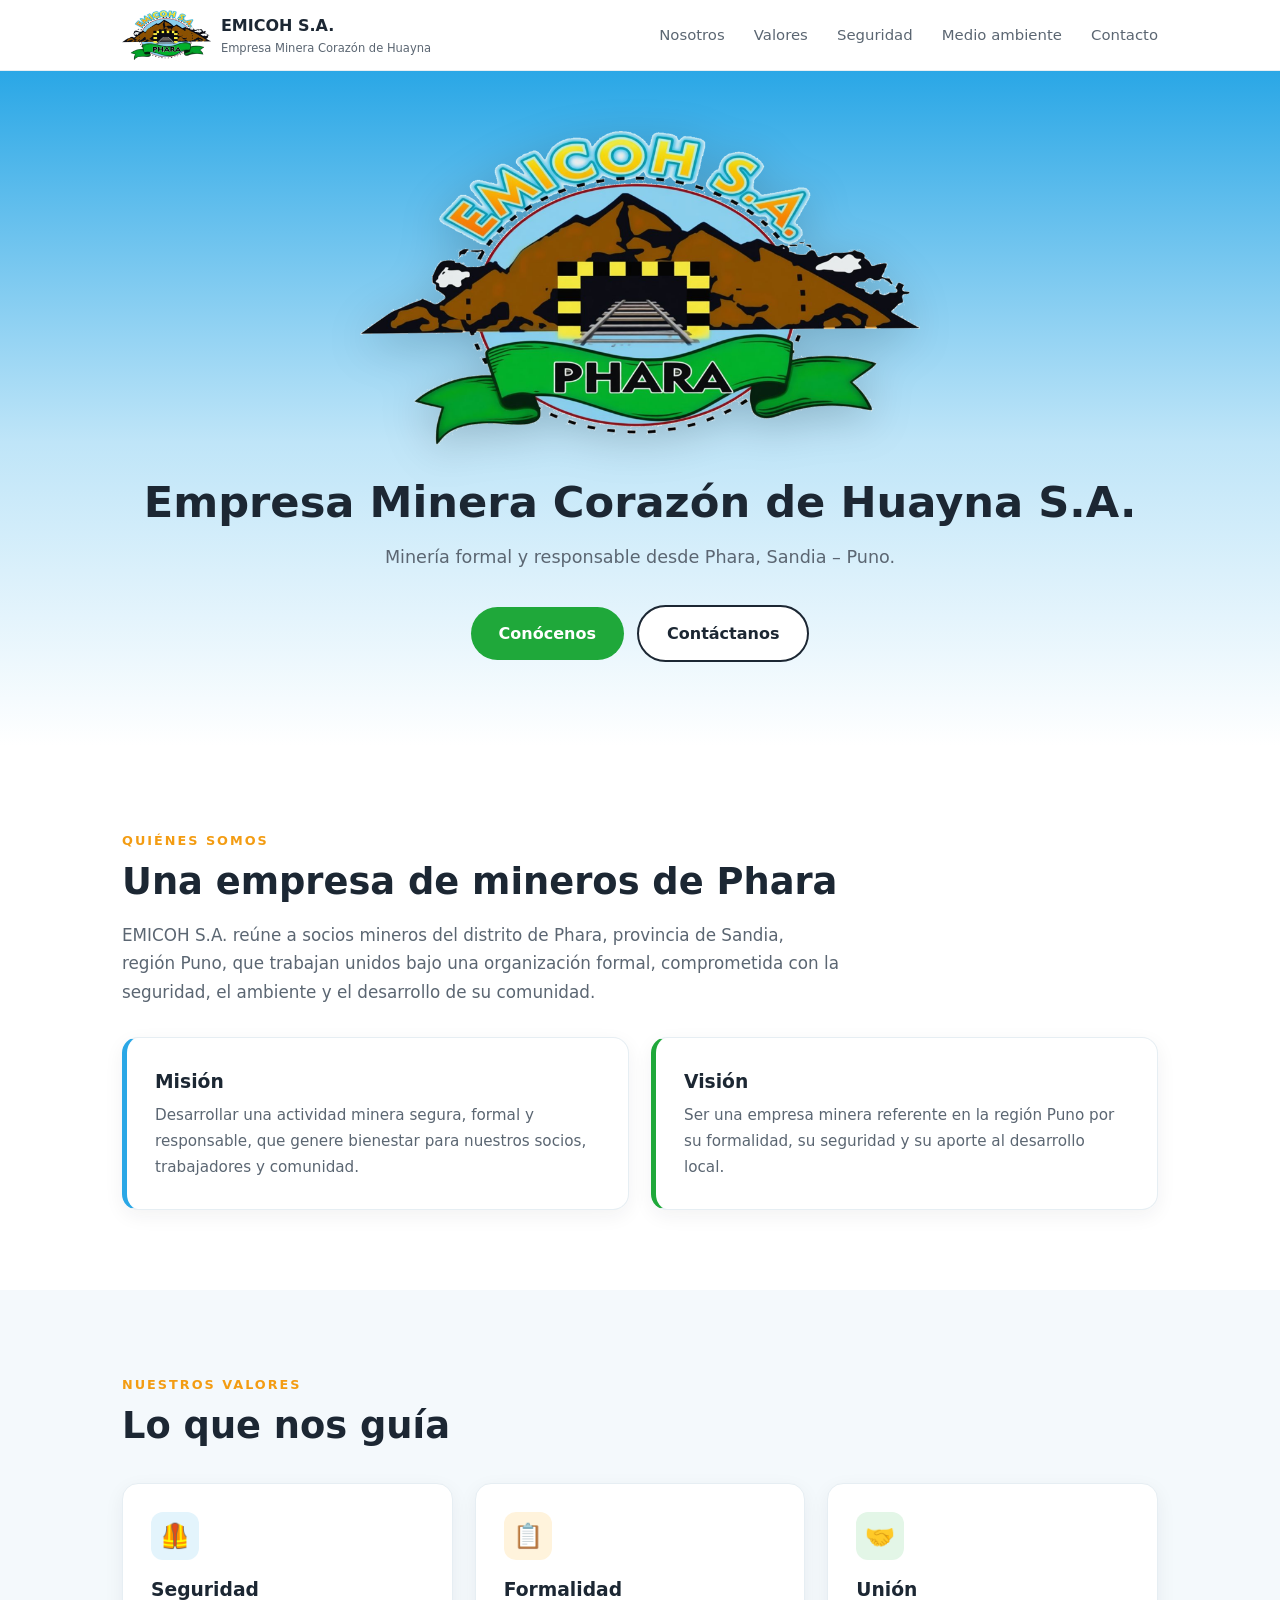
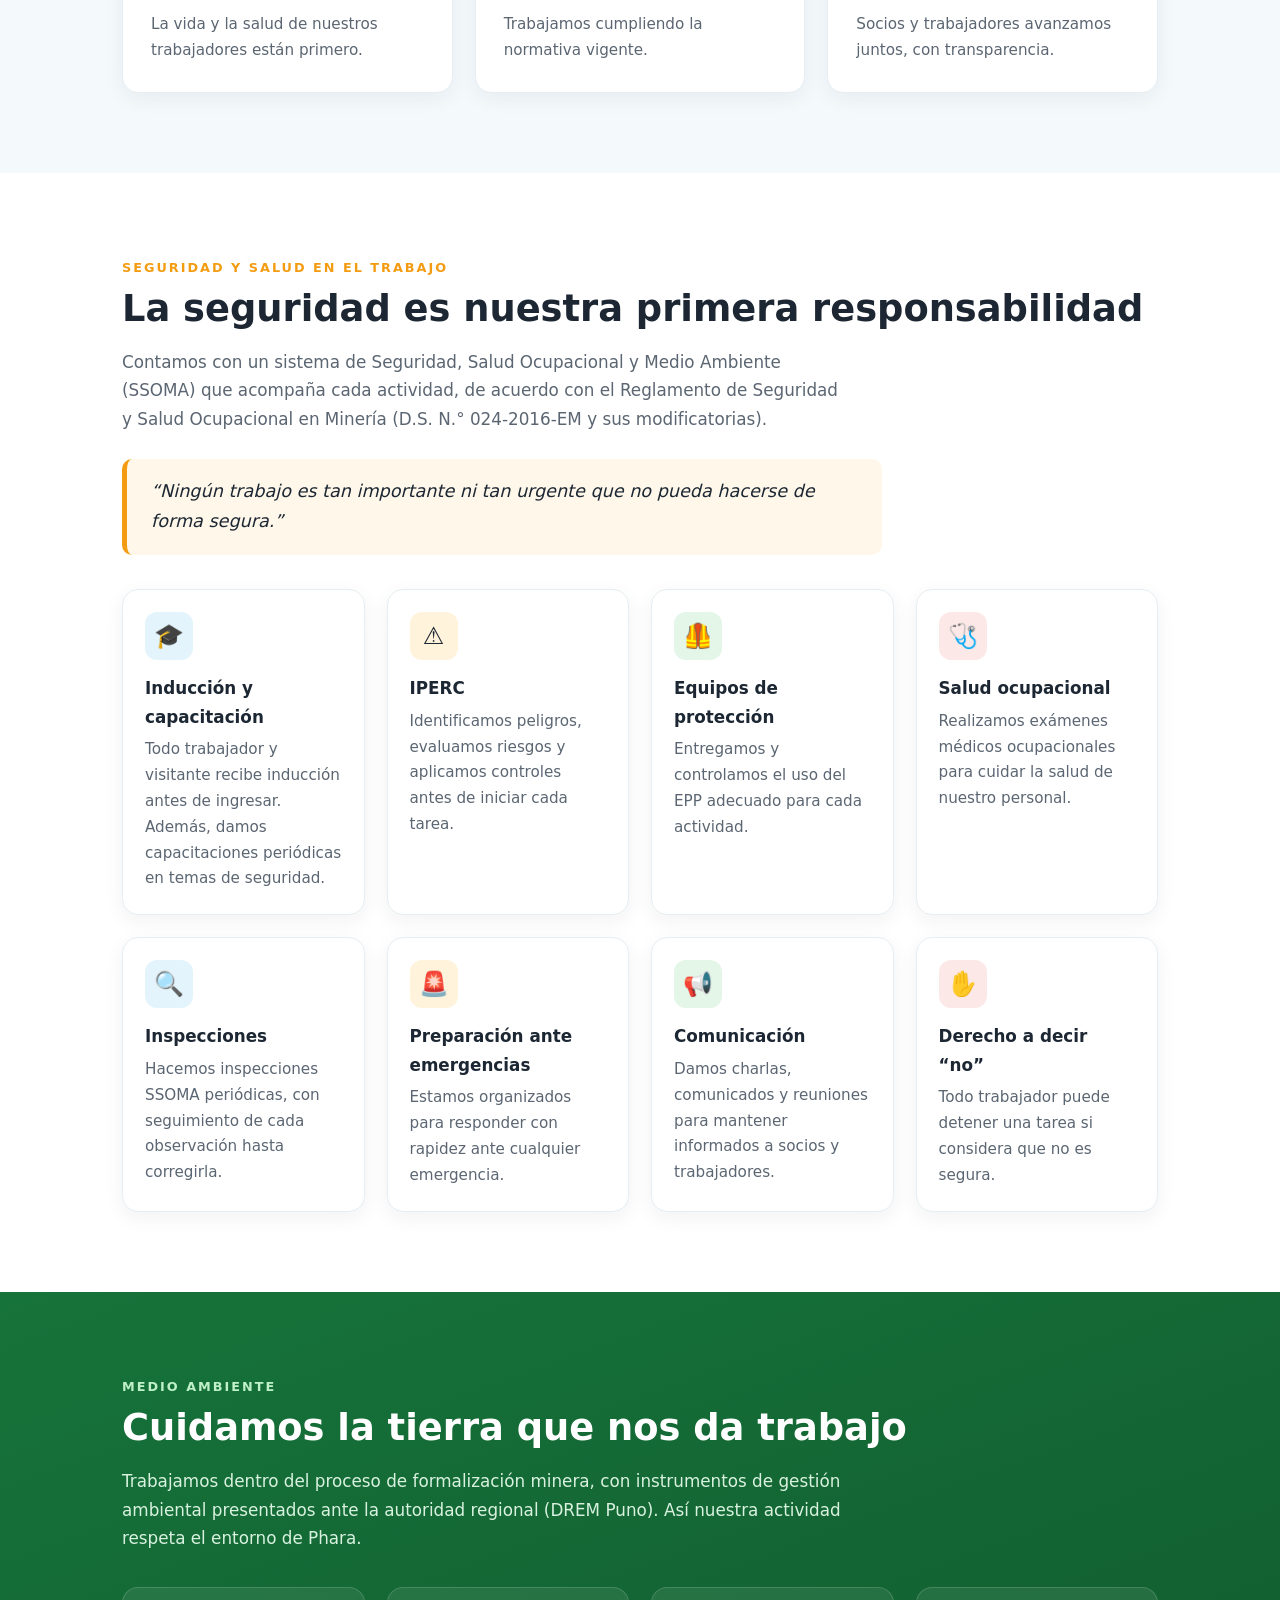
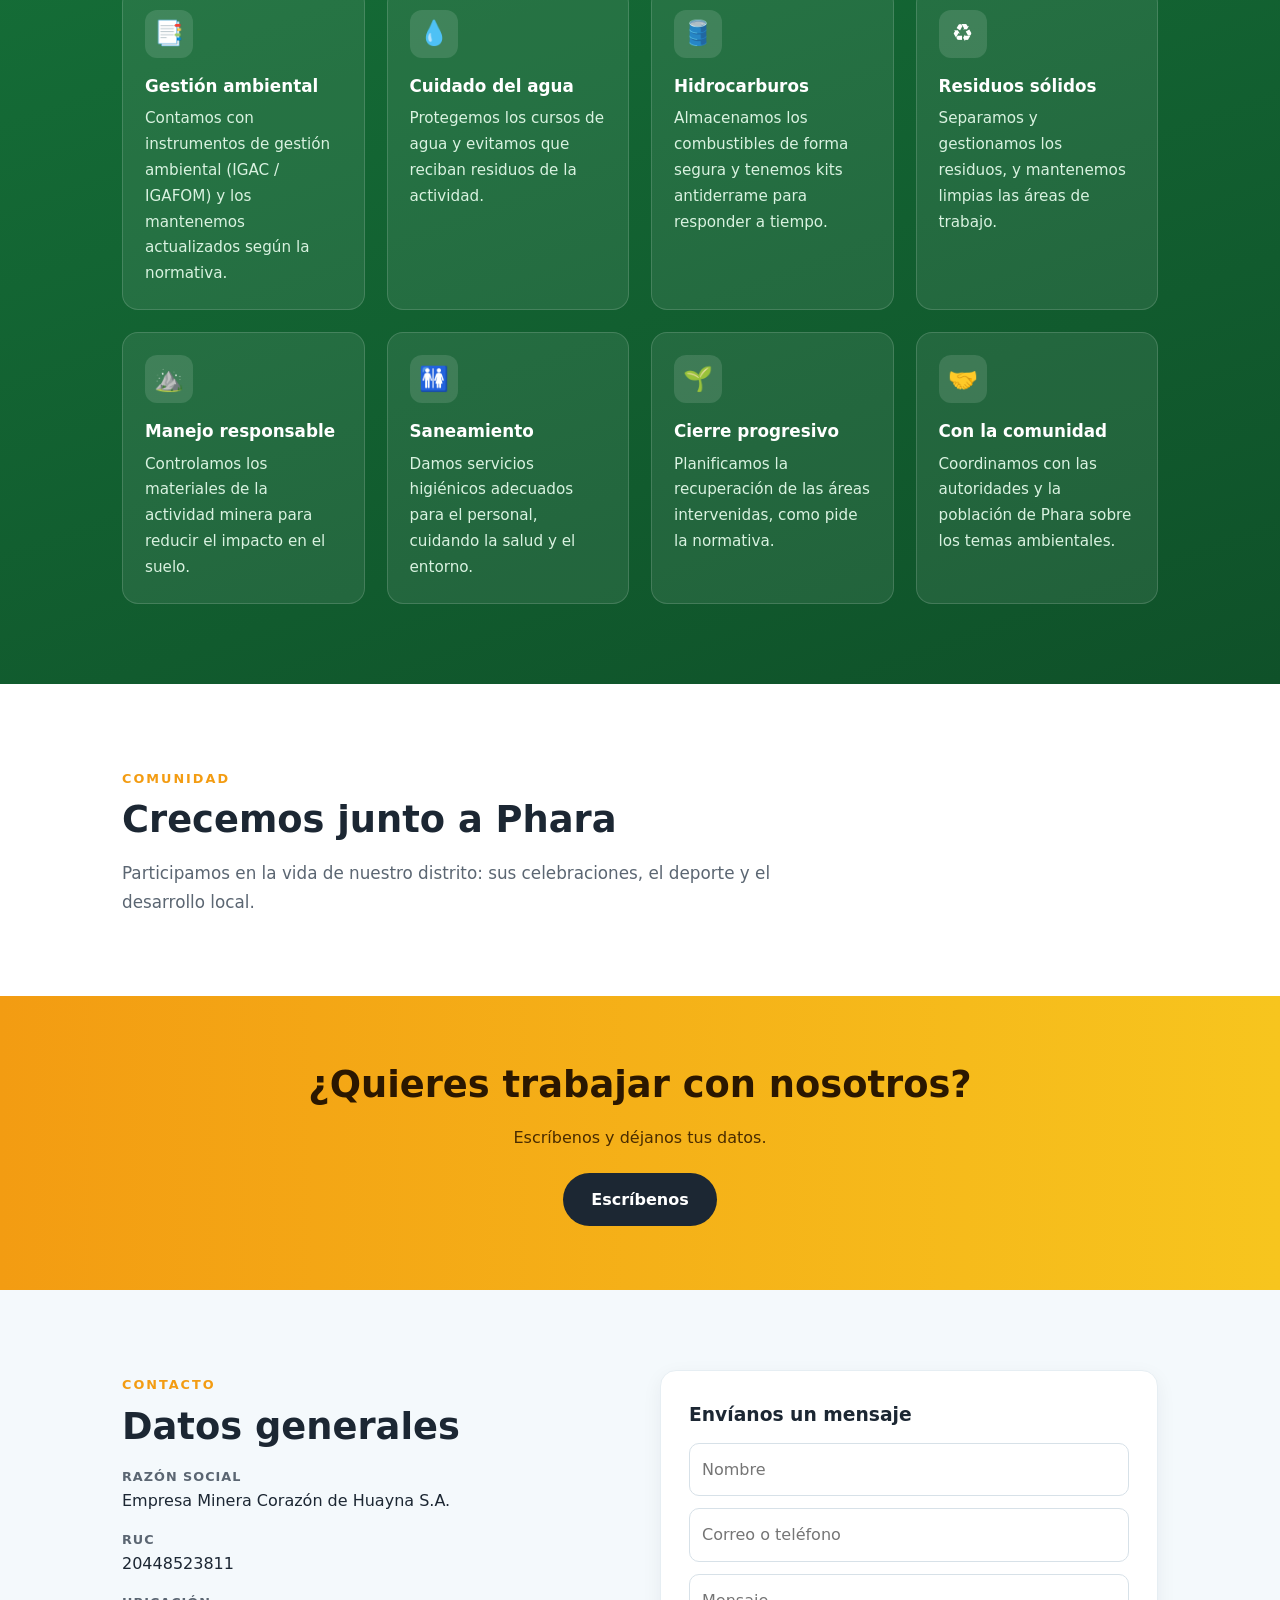
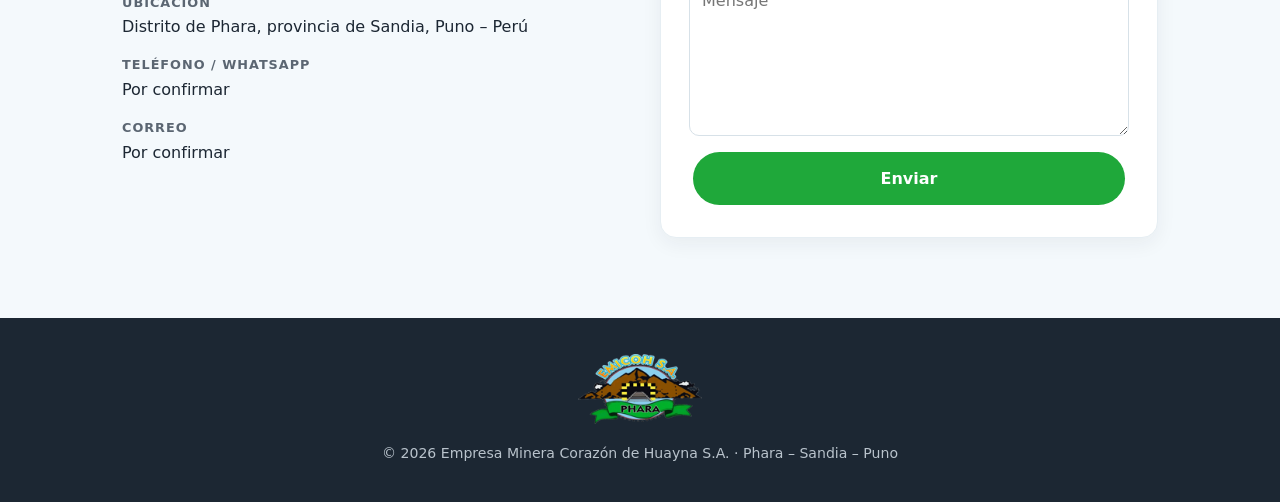
==== index.html @ 2340f28a "Pagina web institucional EMICOH S.A. Co-Authored-By: Claude Opus 5.5 <noreply@anthropic.com>" ====
<!DOCTYPE html>
<html lang="es">
<head>
<meta charset="UTF-8">
<meta name="viewport" content="width=device-width, initial-scale=1">
<title>EMICOH S.A. | Empresa Minera Corazón de Huayna</title>
<meta name="description" content="Empresa Minera Corazón de Huayna S.A. (EMICOH S.A.) – Phara, Sandia, Puno.">
<link rel="icon" href="img/favicon.png?v=2">
<style>
:root{--cielo:#2aa7e6;--cielo2:#bfe5f8;--naranja:#f39c12;--amarillo:#f7c51e;--verde:#1fa83a;--cafe:#7a4a1e;--tinta:#1c2733;--gris:#5b6672}
*{box-sizing:border-box;margin:0;padding:0}
html{scroll-behavior:smooth}
body{font-family:"Segoe UI",system-ui,sans-serif;color:var(--tinta);background:#fff;line-height:1.7}
a{color:inherit}
.wrap{max-width:1080px;margin:auto;padding:0 22px}
header{position:sticky;top:0;z-index:50;background:rgba(255,255,255,.95);backdrop-filter:blur(8px);border-bottom:1px solid #e6eef3}
header .wrap{display:flex;align-items:center;justify-content:space-between;height:70px}
.brand{display:flex;align-items:center;gap:10px;text-decoration:none;font-weight:800;color:var(--tinta)}
.brand img{height:50px}
.brand small{display:block;font-weight:500;font-size:.72rem;color:var(--gris)}
nav a{text-decoration:none;margin-left:24px;font-size:.93rem;font-weight:500;color:var(--gris)}
nav a:hover{color:var(--cielo)}
#menu{display:none;background:none;border:0;font-size:1.7rem;cursor:pointer;color:var(--tinta)}
.hero{background:linear-gradient(180deg,var(--cielo) 0%,var(--cielo2) 55%,#fff 100%);text-align:center;padding:60px 0 80px}
.hero img{width:min(560px,90%);filter:drop-shadow(0 10px 22px rgba(0,0,0,.18))}
.hero h1{font-size:clamp(1.7rem,4vw,2.7rem);line-height:1.2;margin-top:24px}
.hero p{max-width:620px;margin:14px auto 28px;color:var(--gris);font-size:1.1rem}
.btn{display:inline-block;padding:13px 28px;border-radius:40px;background:var(--verde);color:#fff;font-weight:700;text-decoration:none;margin:4px;border:0;cursor:pointer;font:inherit;font-weight:700}
.btn.alt{background:#fff;color:var(--tinta);border:2px solid var(--tinta)}
section{padding:80px 0}
.tag{color:var(--naranja);font-weight:700;text-transform:uppercase;letter-spacing:2px;font-size:.8rem}
h2{font-size:clamp(1.6rem,3.2vw,2.3rem);margin:6px 0 16px;line-height:1.25}
.lead{color:var(--gris);max-width:720px;font-size:1.05rem}
.cards{display:grid;grid-template-columns:repeat(3,1fr);gap:22px;margin-top:34px}
.card{background:#fff;border:1px solid #e6eef3;border-radius:16px;padding:28px;box-shadow:0 6px 20px rgba(28,39,51,.06)}
.card .ic{width:48px;height:48px;border-radius:12px;display:grid;place-items:center;font-size:1.5rem;margin-bottom:14px}
.card h3{margin-bottom:6px}
.card p{color:var(--gris);font-size:.95rem}
.alt-bg{background:#f4f9fc}
.c4{grid-template-columns:repeat(4,1fr)}
.c4 .card{padding:22px}
.c4 .card h3{font-size:1.05rem}
.quote{margin:26px 0 0;padding:18px 24px;border-left:5px solid var(--naranja);background:#fff8ea;border-radius:10px;font-style:italic;font-size:1.1rem;max-width:760px}
.sec-amb{background:linear-gradient(160deg,#16733a,#0f5129);color:#fff}
.sec-amb h2{color:#fff}.sec-amb .lead{color:#d9f2e0}
.sec-amb .card{background:rgba(255,255,255,.08);border-color:rgba(255,255,255,.15);box-shadow:none}
.sec-amb .card p{color:#d9f2e0}
.sec-amb .card .ic{background:rgba(255,255,255,.12)}
.mv{display:grid;grid-template-columns:1fr 1fr;gap:22px;margin-top:30px}
.mv .card{border-left:5px solid var(--cielo)}
.mv .card:last-child{border-left-color:var(--verde)}
.band{background:linear-gradient(90deg,var(--naranja),var(--amarillo));text-align:center;padding:60px 0}
.band h2{color:#2b1700}.band p{color:#4a2c00;margin-bottom:18px}
.contact{display:grid;grid-template-columns:1fr 1fr;gap:40px;align-items:start}
.info .row{display:flex;gap:12px;margin-bottom:14px}
.info .row b{display:block;font-size:.8rem;color:var(--gris);text-transform:uppercase;letter-spacing:1px}
form{background:#fff;padding:28px;border-radius:16px;border:1px solid #e6eef3;box-shadow:0 6px 20px rgba(28,39,51,.06);display:grid;gap:12px}
input,textarea{width:100%;padding:12px;border:1px solid #d7e1e8;border-radius:10px;font:inherit}
footer{background:var(--tinta);color:#b9c3cc;padding:36px 0;font-size:.88rem;text-align:center}
footer img{height:70px;margin-bottom:10px}
@media(max-width:860px){
 nav{display:none;position:absolute;top:70px;left:0;right:0;background:#fff;padding:6px 22px 18px;border-bottom:1px solid #e6eef3}
 nav.open{display:block}nav a{display:block;margin:12px 0}
 #menu{display:block}
 .cards,.mv,.contact{grid-template-columns:1fr}
 .c4{grid-template-columns:1fr 1fr}
}
</style>
</head>
<body>

<header>
 <div class="wrap">
  <a href="#inicio" class="brand"><img src="img/favicon.png?v=2" alt="Logo EMICOH S.A."><span>EMICOH S.A.<small>Empresa Minera Corazón de Huayna</small></span></a>
  <button id="menu" aria-label="Menú">☰</button>
  <nav id="nav">
   <a href="#nosotros">Nosotros</a>
   <a href="#valores">Valores</a>
   <a href="#seguridad">Seguridad</a>
   <a href="#ambiente">Medio ambiente</a>
   <a href="#contacto">Contacto</a>
  </nav>
 </div>
</header>

<section class="hero" id="inicio">
 <div class="wrap">
  <img src="img/logo.png?v=2" alt="EMICOH S.A. – Phara">
  <h1>Empresa Minera Corazón de Huayna S.A.</h1>
  <p>Minería formal y responsable desde Phara, Sandia – Puno.</p>
  <a href="#nosotros" class="btn">Conócenos</a>
  <a href="#contacto" class="btn alt">Contáctanos</a>
 </div>
</section>

<section id="nosotros">
 <div class="wrap">
  <span class="tag">Quiénes somos</span>
  <h2>Una empresa de mineros de Phara</h2>
  <p class="lead">EMICOH S.A. reúne a socios mineros del distrito de Phara, provincia de Sandia, región Puno, que trabajan unidos bajo una organización formal, comprometida con la seguridad, el ambiente y el desarrollo de su comunidad.</p>
  <div class="mv">
   <div class="card"><h3>Misión</h3><p>Desarrollar una actividad minera segura, formal y responsable, que genere bienestar para nuestros socios, trabajadores y comunidad.</p></div>
   <div class="card"><h3>Visión</h3><p>Ser una empresa minera referente en la región Puno por su formalidad, su seguridad y su aporte al desarrollo local.</p></div>
  </div>
 </div>
</section>

<section class="alt-bg" id="valores">
 <div class="wrap">
  <span class="tag">Nuestros valores</span>
  <h2>Lo que nos guía</h2>
  <div class="cards">
   <div class="card"><div class="ic" style="background:#e3f4fc">🦺</div><h3>Seguridad</h3><p>La vida y la salud de nuestros trabajadores están primero.</p></div>
   <div class="card"><div class="ic" style="background:#fff3dc">📋</div><h3>Formalidad</h3><p>Trabajamos cumpliendo la normativa vigente.</p></div>
   <div class="card"><div class="ic" style="background:#e3f6e7">🤝</div><h3>Unión</h3><p>Socios y trabajadores avanzamos juntos, con transparencia.</p></div>
  </div>
 </div>
</section>

<section id="seguridad" class="sec-seg">
 <div class="wrap">
  <span class="tag">Seguridad y salud en el trabajo</span>
  <h2>La seguridad es nuestra primera responsabilidad</h2>
  <p class="lead">Contamos con un sistema de Seguridad, Salud Ocupacional y Medio Ambiente (SSOMA) que acompaña cada actividad, de acuerdo con el Reglamento de Seguridad y Salud Ocupacional en Minería (D.S. N.° 024-2016-EM y sus modificatorias).</p>
  <div class="quote">“Ningún trabajo es tan importante ni tan urgente que no pueda hacerse de forma segura.”</div>
  <div class="cards c4">
   <div class="card"><div class="ic" style="background:#e3f4fc">🎓</div><h3>Inducción y capacitación</h3><p>Todo trabajador y visitante recibe inducción antes de ingresar. Además, damos capacitaciones periódicas en temas de seguridad.</p></div>
   <div class="card"><div class="ic" style="background:#fff3dc">⚠️</div><h3>IPERC</h3><p>Identificamos peligros, evaluamos riesgos y aplicamos controles antes de iniciar cada tarea.</p></div>
   <div class="card"><div class="ic" style="background:#e3f6e7">🦺</div><h3>Equipos de protección</h3><p>Entregamos y controlamos el uso del EPP adecuado para cada actividad.</p></div>
   <div class="card"><div class="ic" style="background:#fde8e8">🩺</div><h3>Salud ocupacional</h3><p>Realizamos exámenes médicos ocupacionales para cuidar la salud de nuestro personal.</p></div>
   <div class="card"><div class="ic" style="background:#e3f4fc">🔍</div><h3>Inspecciones</h3><p>Hacemos inspecciones SSOMA periódicas, con seguimiento de cada observación hasta corregirla.</p></div>
   <div class="card"><div class="ic" style="background:#fff3dc">🚨</div><h3>Preparación ante emergencias</h3><p>Estamos organizados para responder con rapidez ante cualquier emergencia.</p></div>
   <div class="card"><div class="ic" style="background:#e3f6e7">📢</div><h3>Comunicación</h3><p>Damos charlas, comunicados y reuniones para mantener informados a socios y trabajadores.</p></div>
   <div class="card"><div class="ic" style="background:#fde8e8">✋</div><h3>Derecho a decir “no”</h3><p>Todo trabajador puede detener una tarea si considera que no es segura.</p></div>
  </div>
 </div>
</section>

<section id="ambiente" class="sec-amb">
 <div class="wrap">
  <span class="tag" style="color:#bff0c9">Medio ambiente</span>
  <h2>Cuidamos la tierra que nos da trabajo</h2>
  <p class="lead">Trabajamos dentro del proceso de formalización minera, con instrumentos de gestión ambiental presentados ante la autoridad regional (DREM Puno). Así nuestra actividad respeta el entorno de Phara.</p>
  <div class="cards c4">
   <div class="card"><div class="ic">📑</div><h3>Gestión ambiental</h3><p>Contamos con instrumentos de gestión ambiental (IGAC / IGAFOM) y los mantenemos actualizados según la normativa.</p></div>
   <div class="card"><div class="ic">💧</div><h3>Cuidado del agua</h3><p>Protegemos los cursos de agua y evitamos que reciban residuos de la actividad.</p></div>
   <div class="card"><div class="ic">🛢️</div><h3>Hidrocarburos</h3><p>Almacenamos los combustibles de forma segura y tenemos kits antiderrame para responder a tiempo.</p></div>
   <div class="card"><div class="ic">♻️</div><h3>Residuos sólidos</h3><p>Separamos y gestionamos los residuos, y mantenemos limpias las áreas de trabajo.</p></div>
   <div class="card"><div class="ic">⛰️</div><h3>Manejo responsable</h3><p>Controlamos los materiales de la actividad minera para reducir el impacto en el suelo.</p></div>
   <div class="card"><div class="ic">🚻</div><h3>Saneamiento</h3><p>Damos servicios higiénicos adecuados para el personal, cuidando la salud y el entorno.</p></div>
   <div class="card"><div class="ic">🌱</div><h3>Cierre progresivo</h3><p>Planificamos la recuperación de las áreas intervenidas, como pide la normativa.</p></div>
   <div class="card"><div class="ic">🤝</div><h3>Con la comunidad</h3><p>Coordinamos con las autoridades y la población de Phara sobre los temas ambientales.</p></div>
  </div>
 </div>
</section>

<section id="comunidad">
 <div class="wrap">
  <span class="tag">Comunidad</span>
  <h2>Crecemos junto a Phara</h2>
  <p class="lead">Participamos en la vida de nuestro distrito: sus celebraciones, el deporte y el desarrollo local.</p>
 </div>
</section>

<section class="band">
 <div class="wrap">
  <h2>¿Quieres trabajar con nosotros?</h2>
  <p>Escríbenos y déjanos tus datos.</p>
  <a href="#contacto" class="btn" style="background:var(--tinta)">Escríbenos</a>
 </div>
</section>

<section class="alt-bg" id="contacto">
 <div class="wrap contact">
  <div class="info">
   <span class="tag">Contacto</span>
   <h2>Datos generales</h2>
   <div class="row"><div><b>Razón social</b>Empresa Minera Corazón de Huayna S.A.</div></div>
   <div class="row"><div><b>RUC</b>20448523811</div></div>
   <div class="row"><div><b>Ubicación</b>Distrito de Phara, provincia de Sandia, Puno – Perú</div></div>
   <div class="row"><div><b>Teléfono / WhatsApp</b>Por confirmar</div></div>
   <div class="row"><div><b>Correo</b>Por confirmar</div></div>
  </div>
  <form onsubmit="event.preventDefault();alert('Gracias por escribirnos. Este formulario estará activo pronto.')">
   <h3>Envíanos un mensaje</h3>
   <input placeholder="Nombre" required>
   <input placeholder="Correo o teléfono" required>
   <textarea rows="5" placeholder="Mensaje" required></textarea>
   <button class="btn">Enviar</button>
  </form>
 </div>
</section>

<footer>
 <img src="img/favicon.png?v=2" alt="EMICOH S.A.">
 <p>© 2026 Empresa Minera Corazón de Huayna S.A. · Phara – Sandia – Puno</p>
</footer>

<script>
const n=document.getElementById('nav');
document.getElementById('menu').onclick=()=>n.classList.toggle('open');
n.querySelectorAll('a').forEach(a=>a.onclick=()=>n.classList.remove('open'));
</script>
</body>
</html>
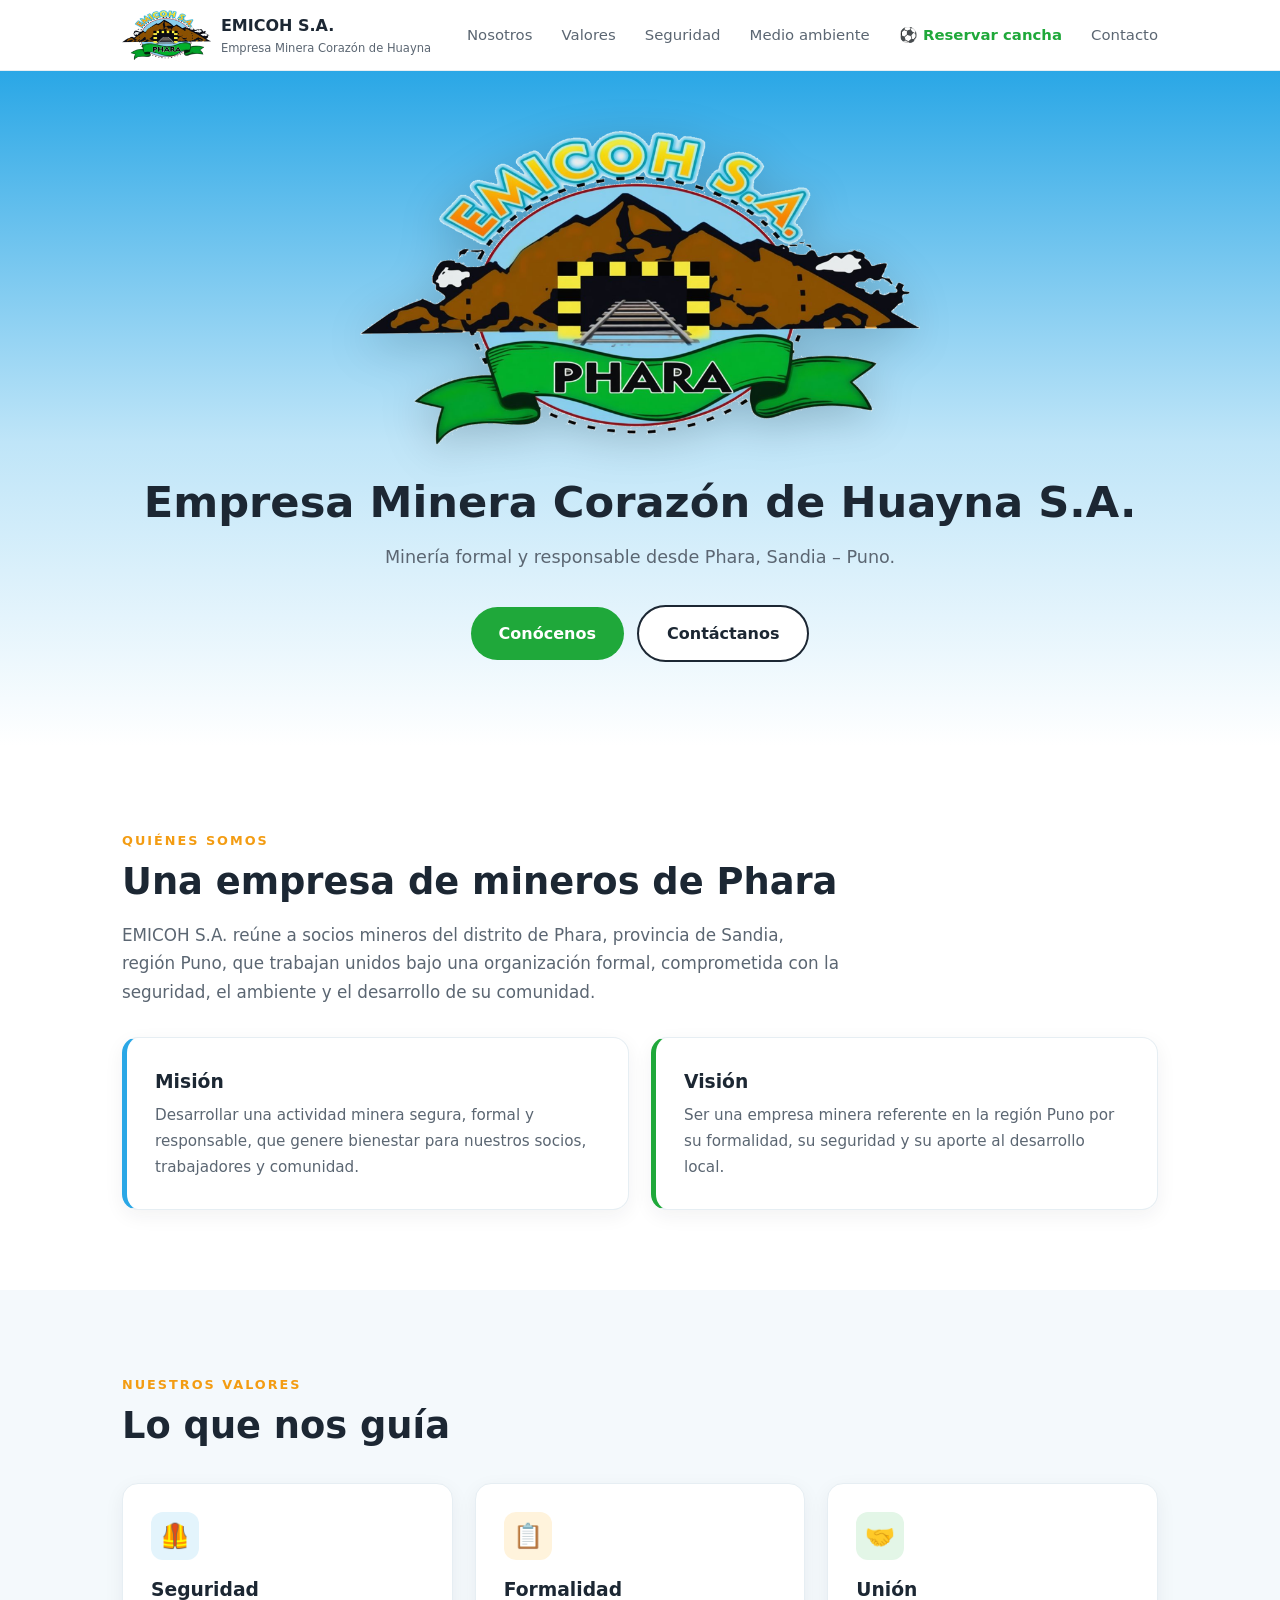
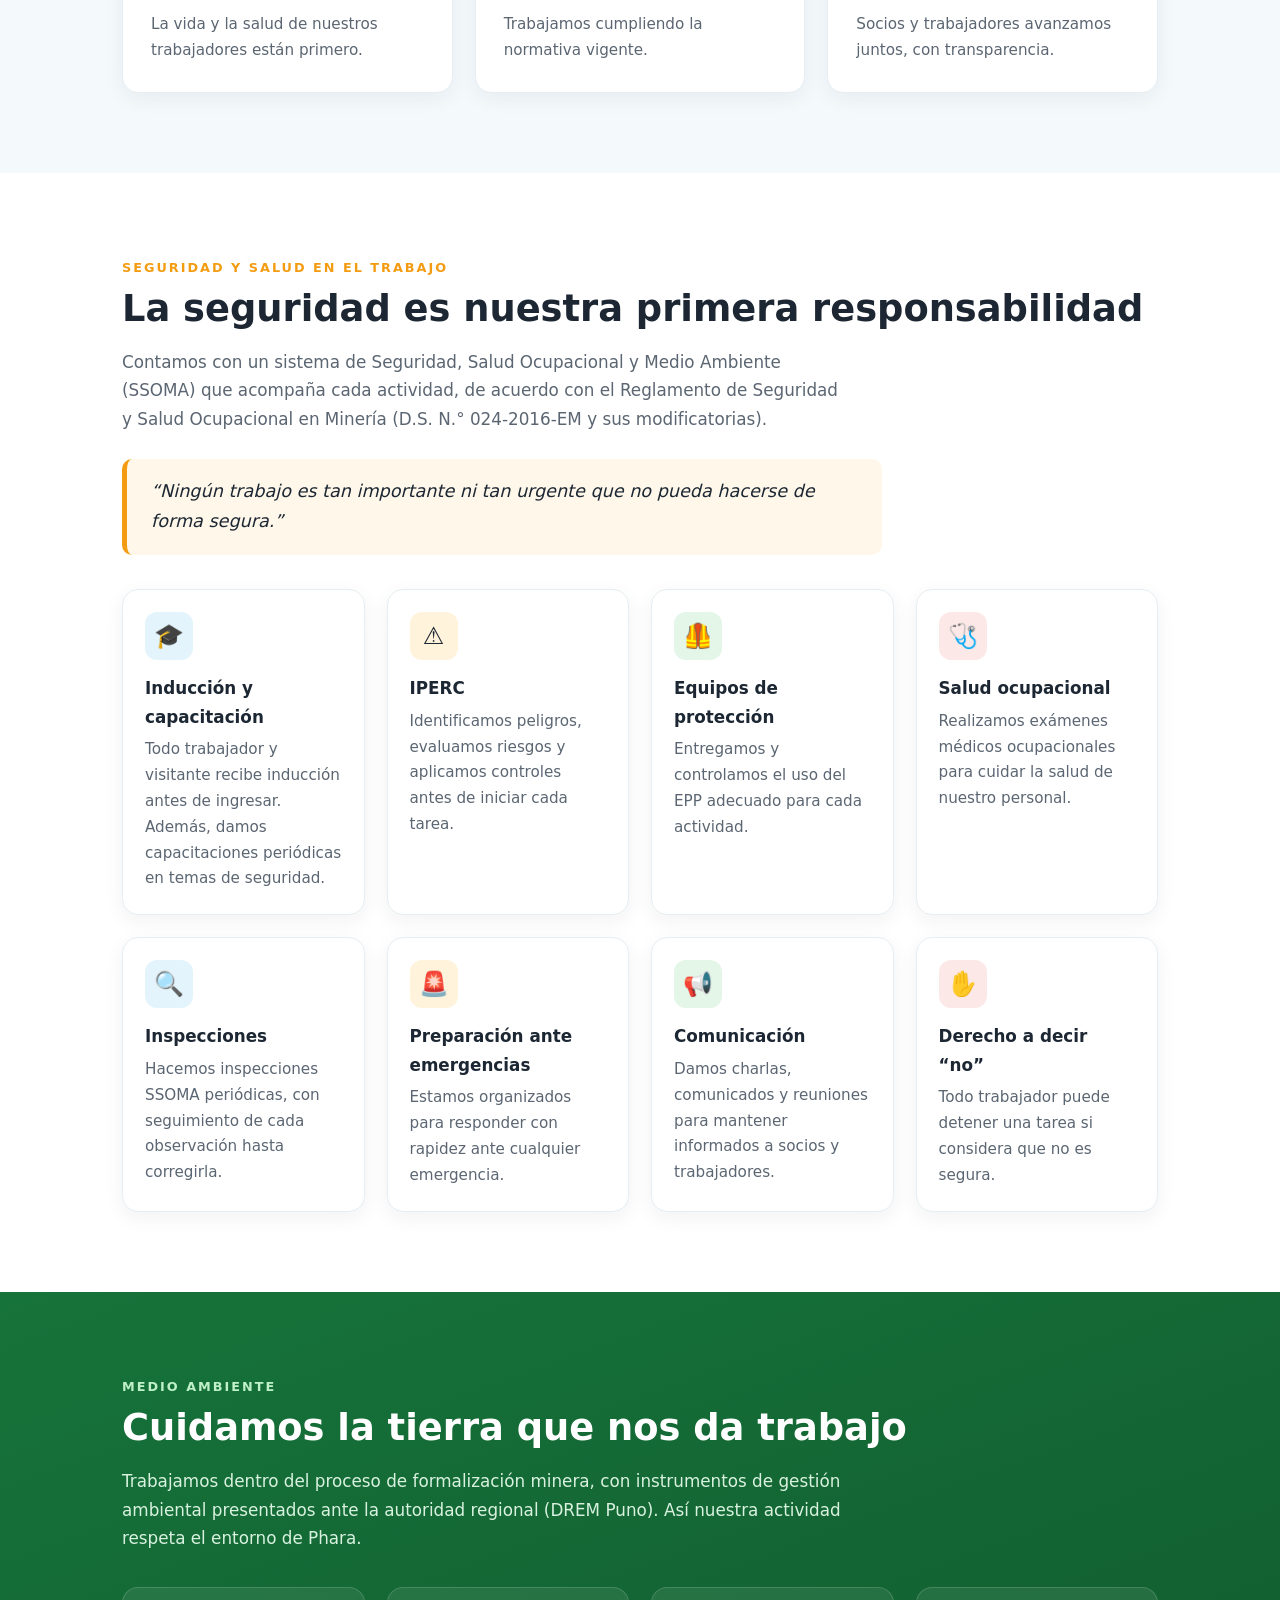
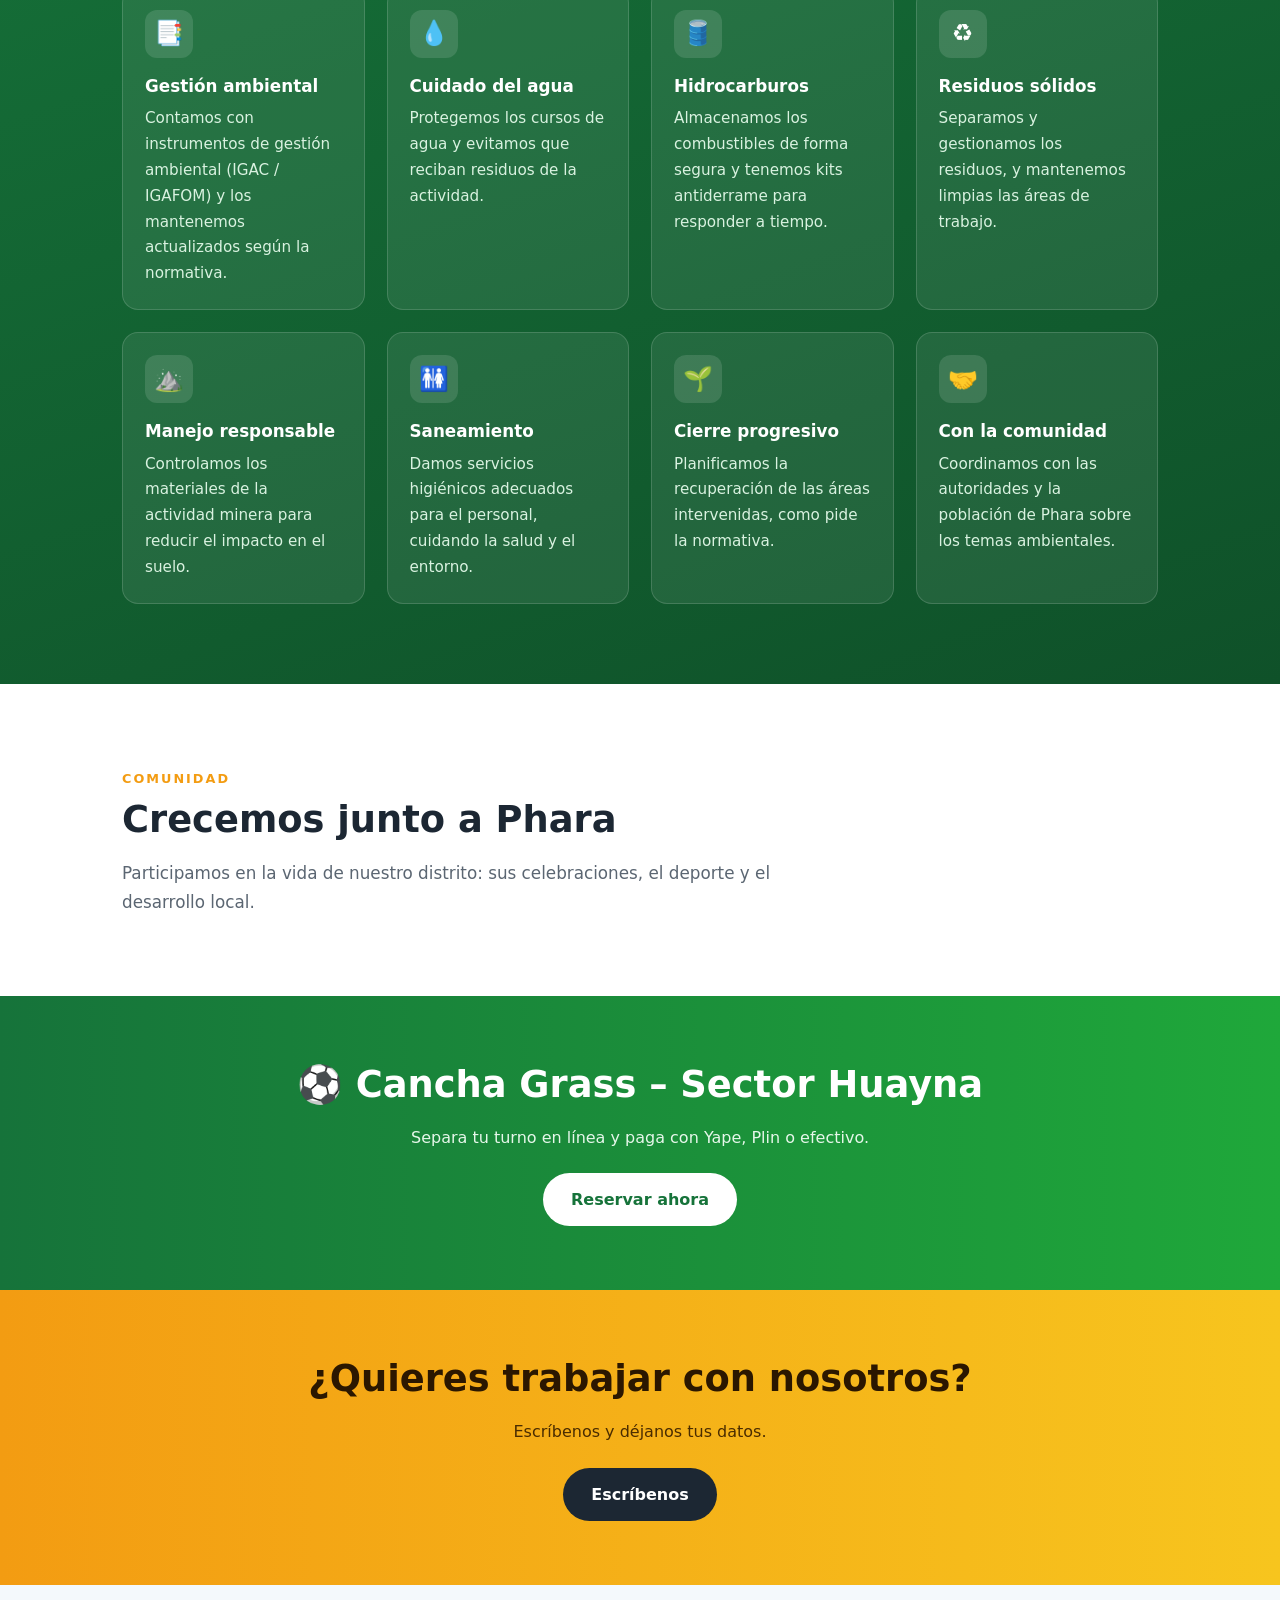
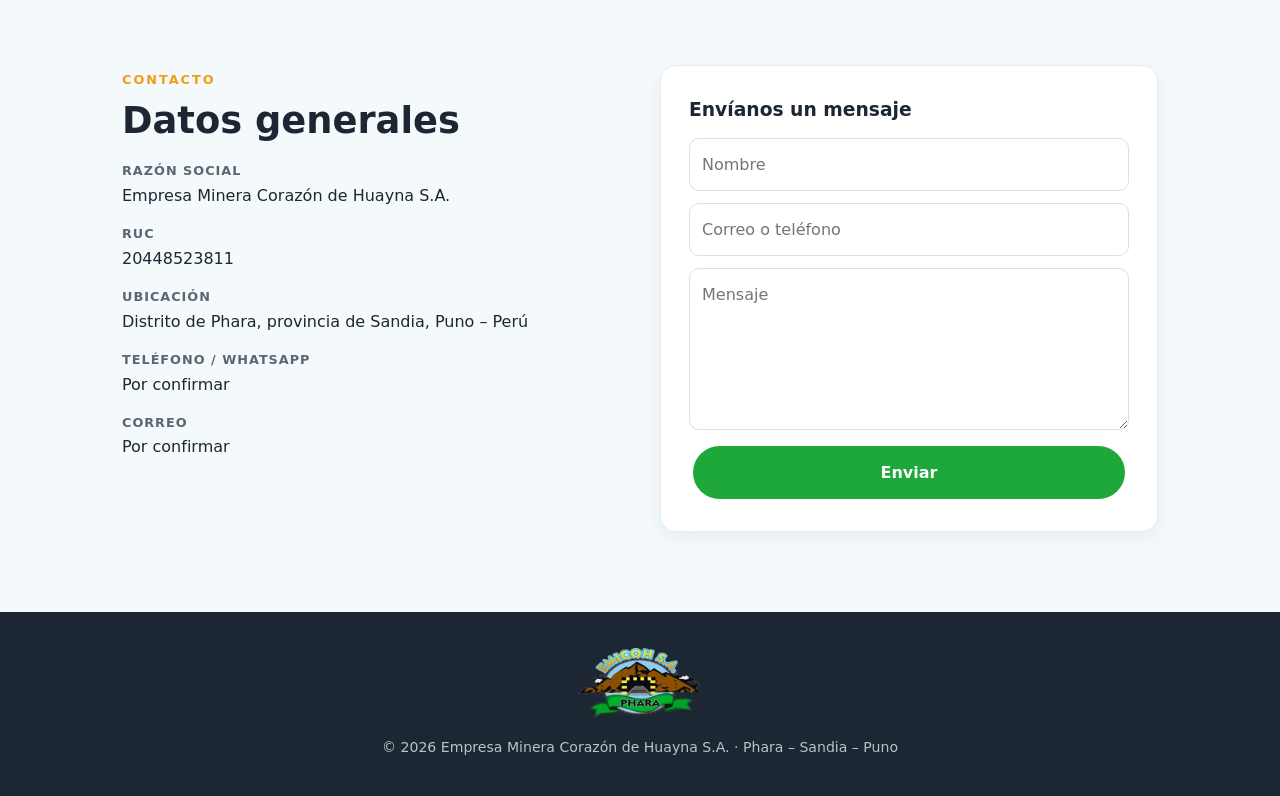
==== commit a07f7a70: "Sistema de reservas de la cancha grass con Yape, Plin y efectivo Co-Authored-By: Claude Opus 5.5 <no" ====
--- a/index.html
+++ b/index.html
@@ -78,6 +78,7 @@
    <a href="#valores">Valores</a>
    <a href="#seguridad">Seguridad</a>
    <a href="#ambiente">Medio ambiente</a>
+   <a href="cancha/" style="color:var(--verde);font-weight:700">⚽ Reservar cancha</a>
    <a href="#contacto">Contacto</a>
   </nav>
  </div>
@@ -162,6 +163,14 @@
  </div>
 </section>
 
+<section class="band" style="background:linear-gradient(90deg,#16733a,#1fa83a)">
+ <div class="wrap">
+  <h2 style="color:#fff">⚽ Cancha Grass – Sector Huayna</h2>
+  <p style="color:#e6f7ea">Separa tu turno en línea y paga con Yape, Plin o efectivo.</p>
+  <a href="cancha/" class="btn" style="background:#fff;color:#16733a">Reservar ahora</a>
+ </div>
+</section>
+
 <section class="band">
  <div class="wrap">
   <h2>¿Quieres trabajar con nosotros?</h2>
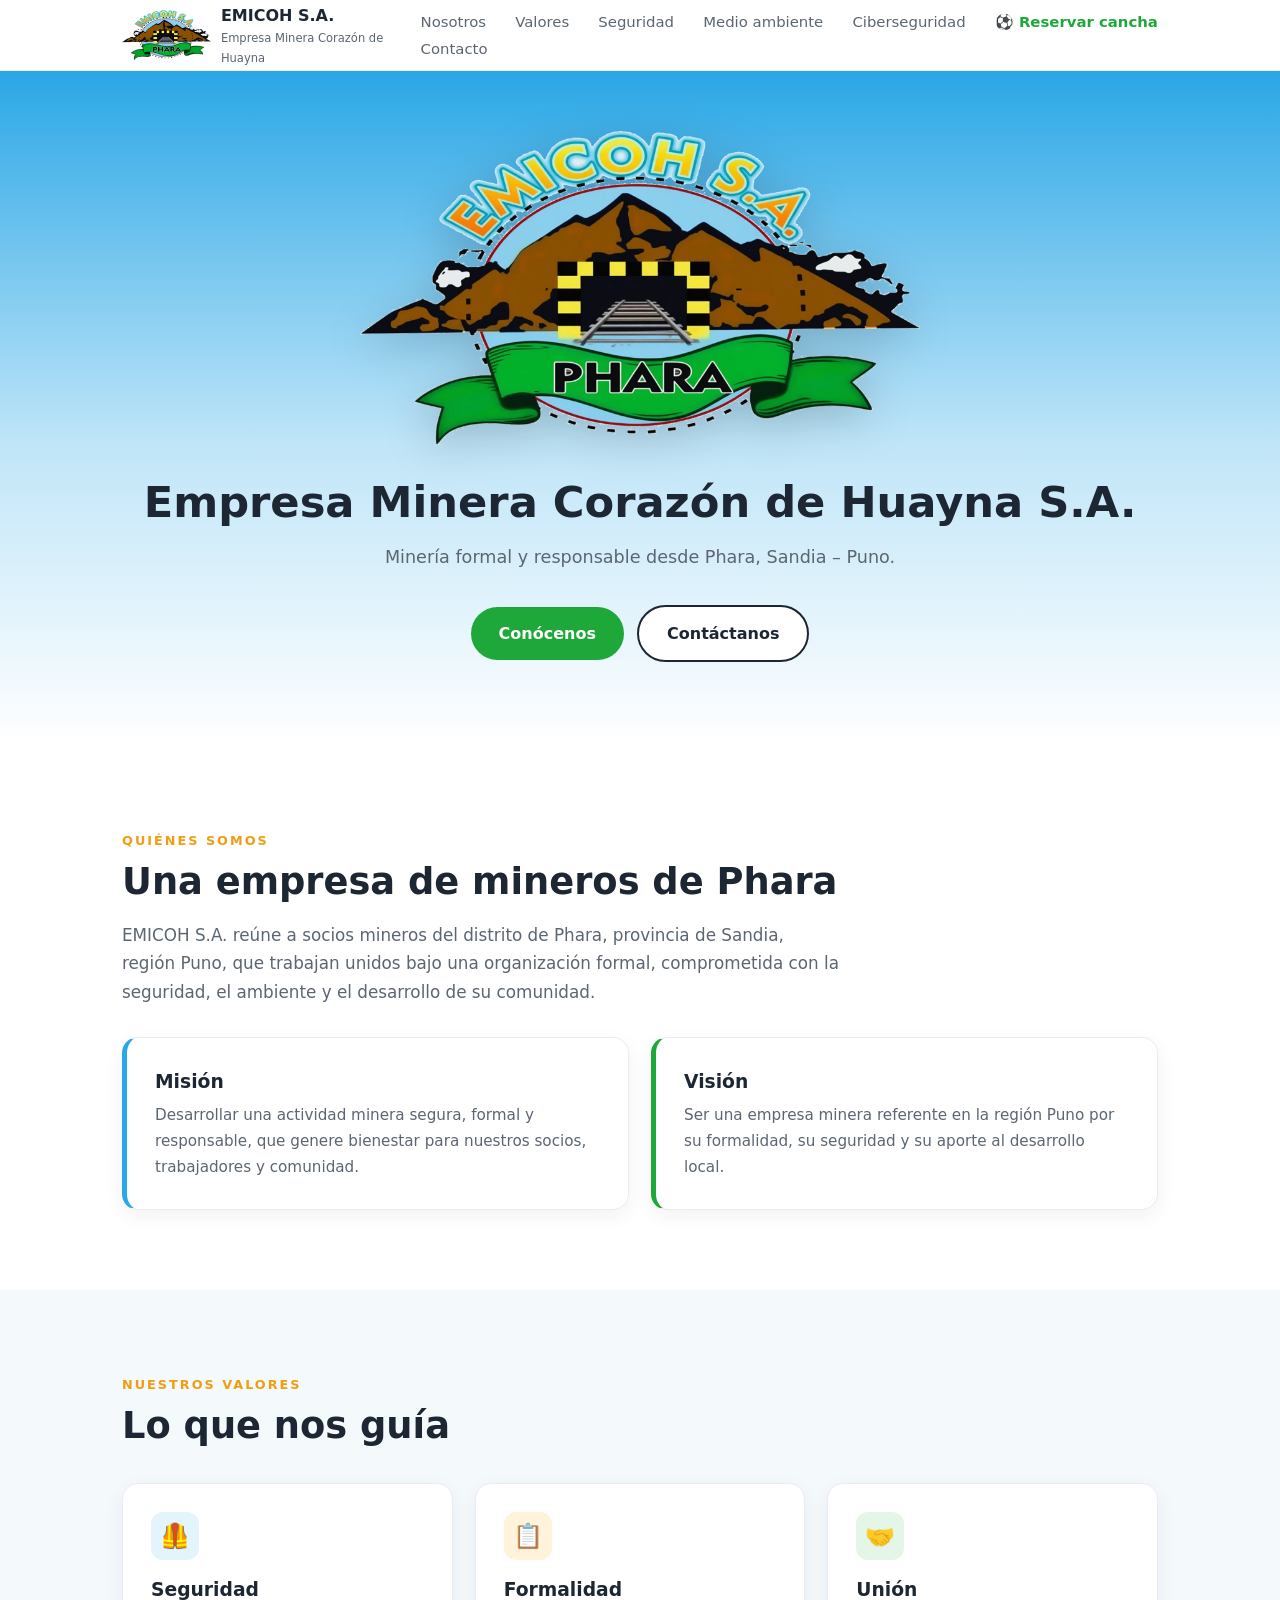
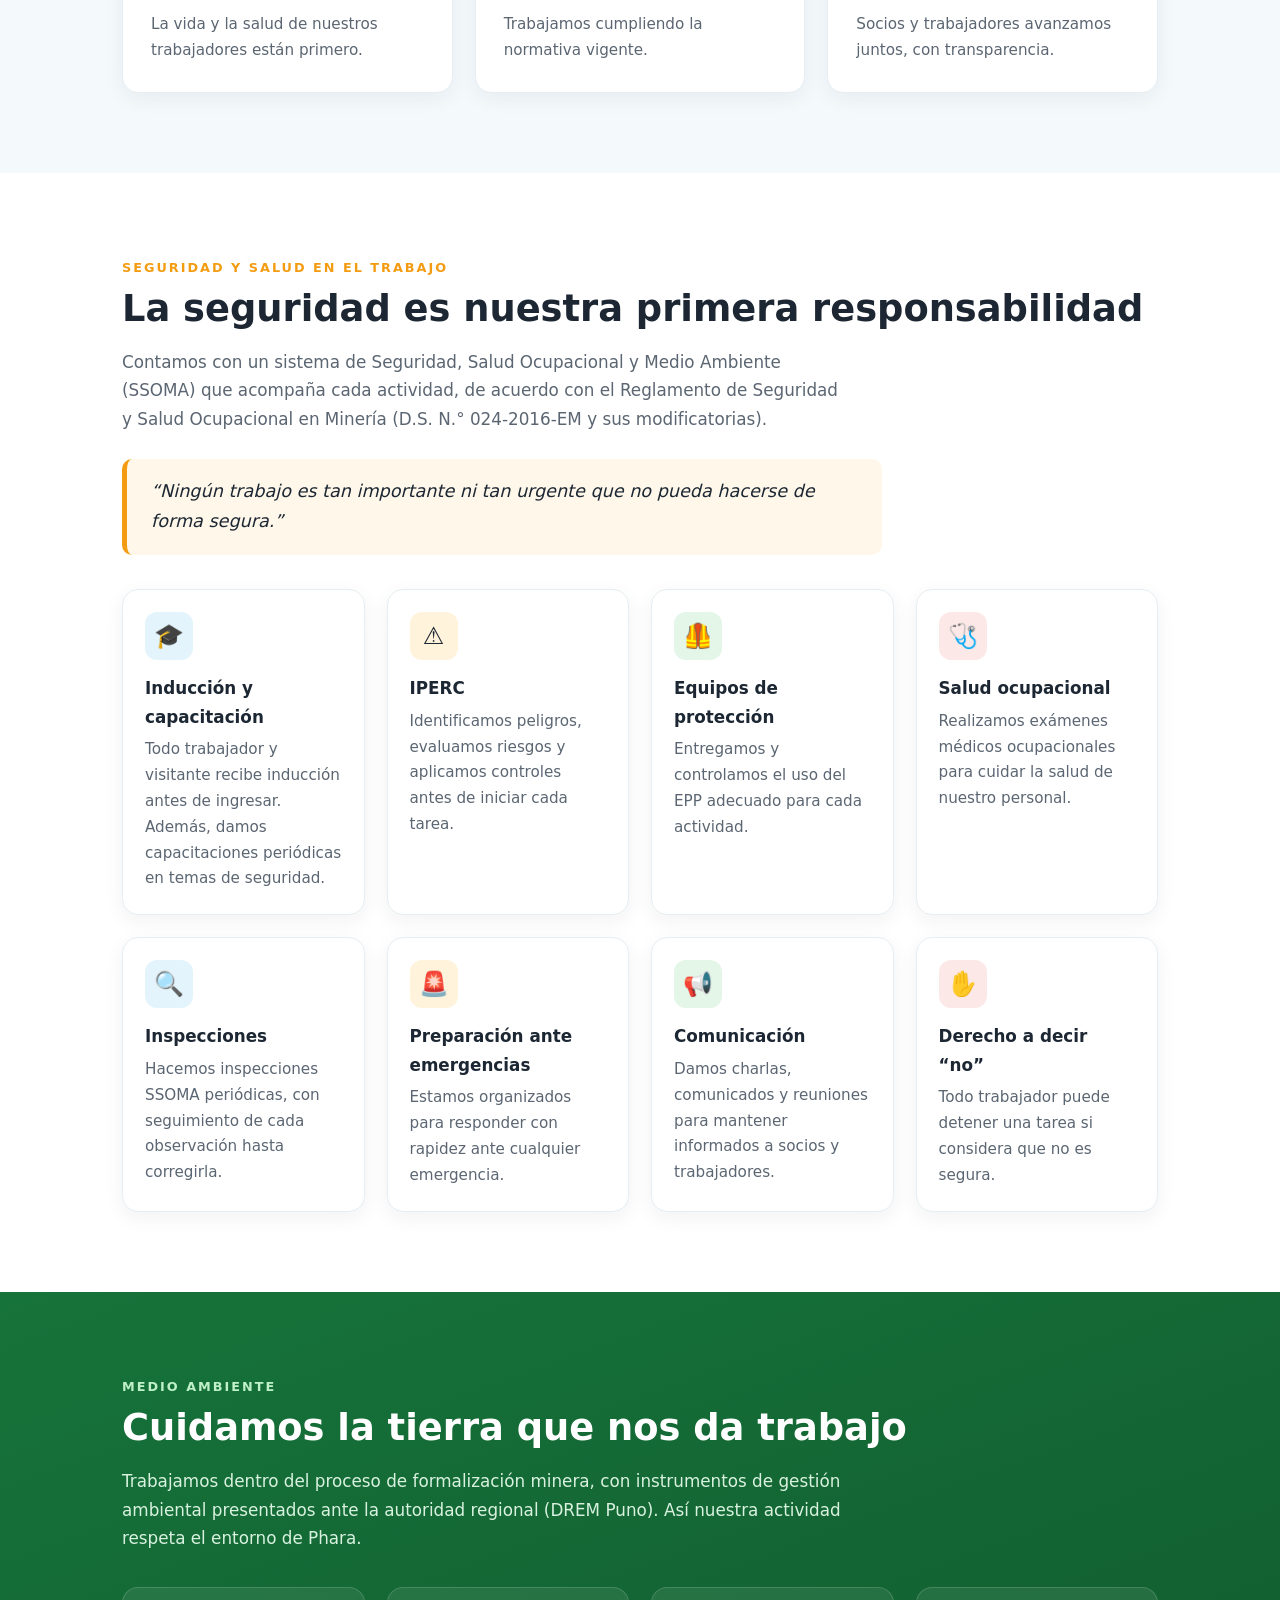
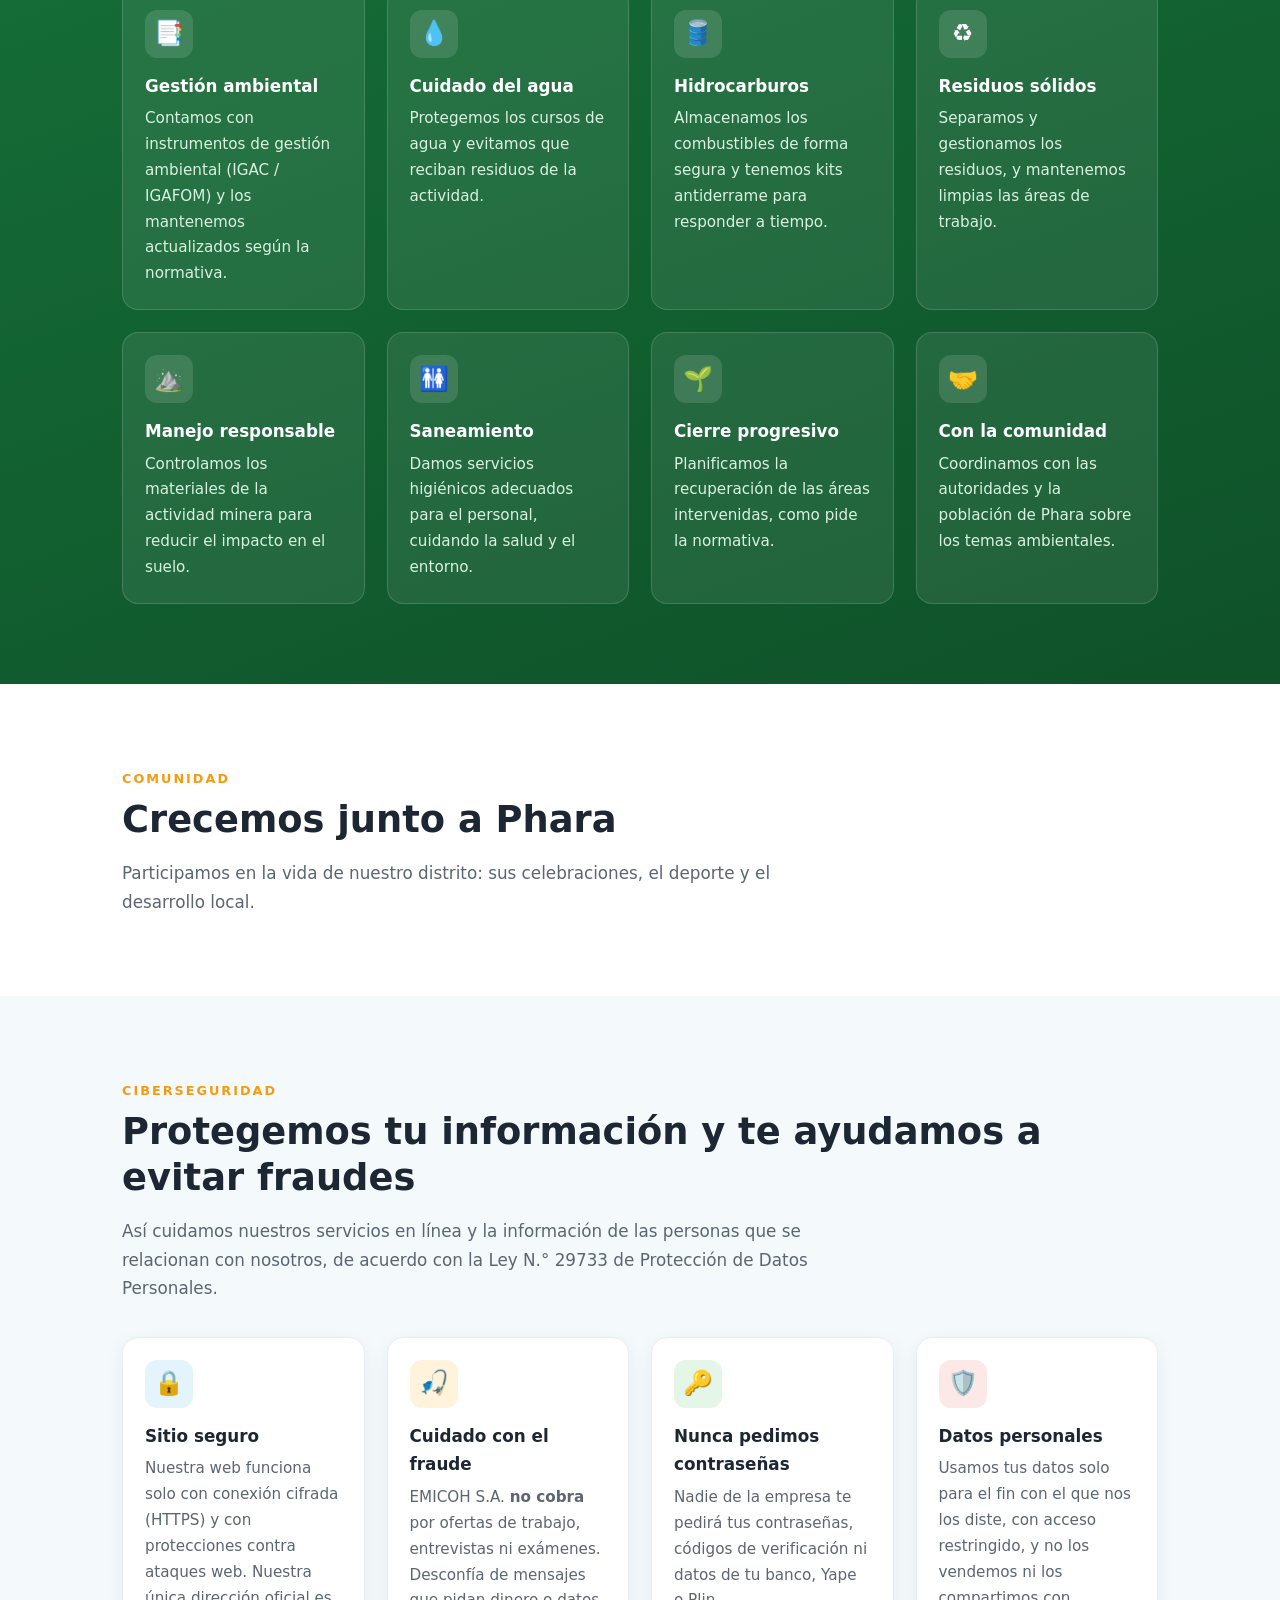
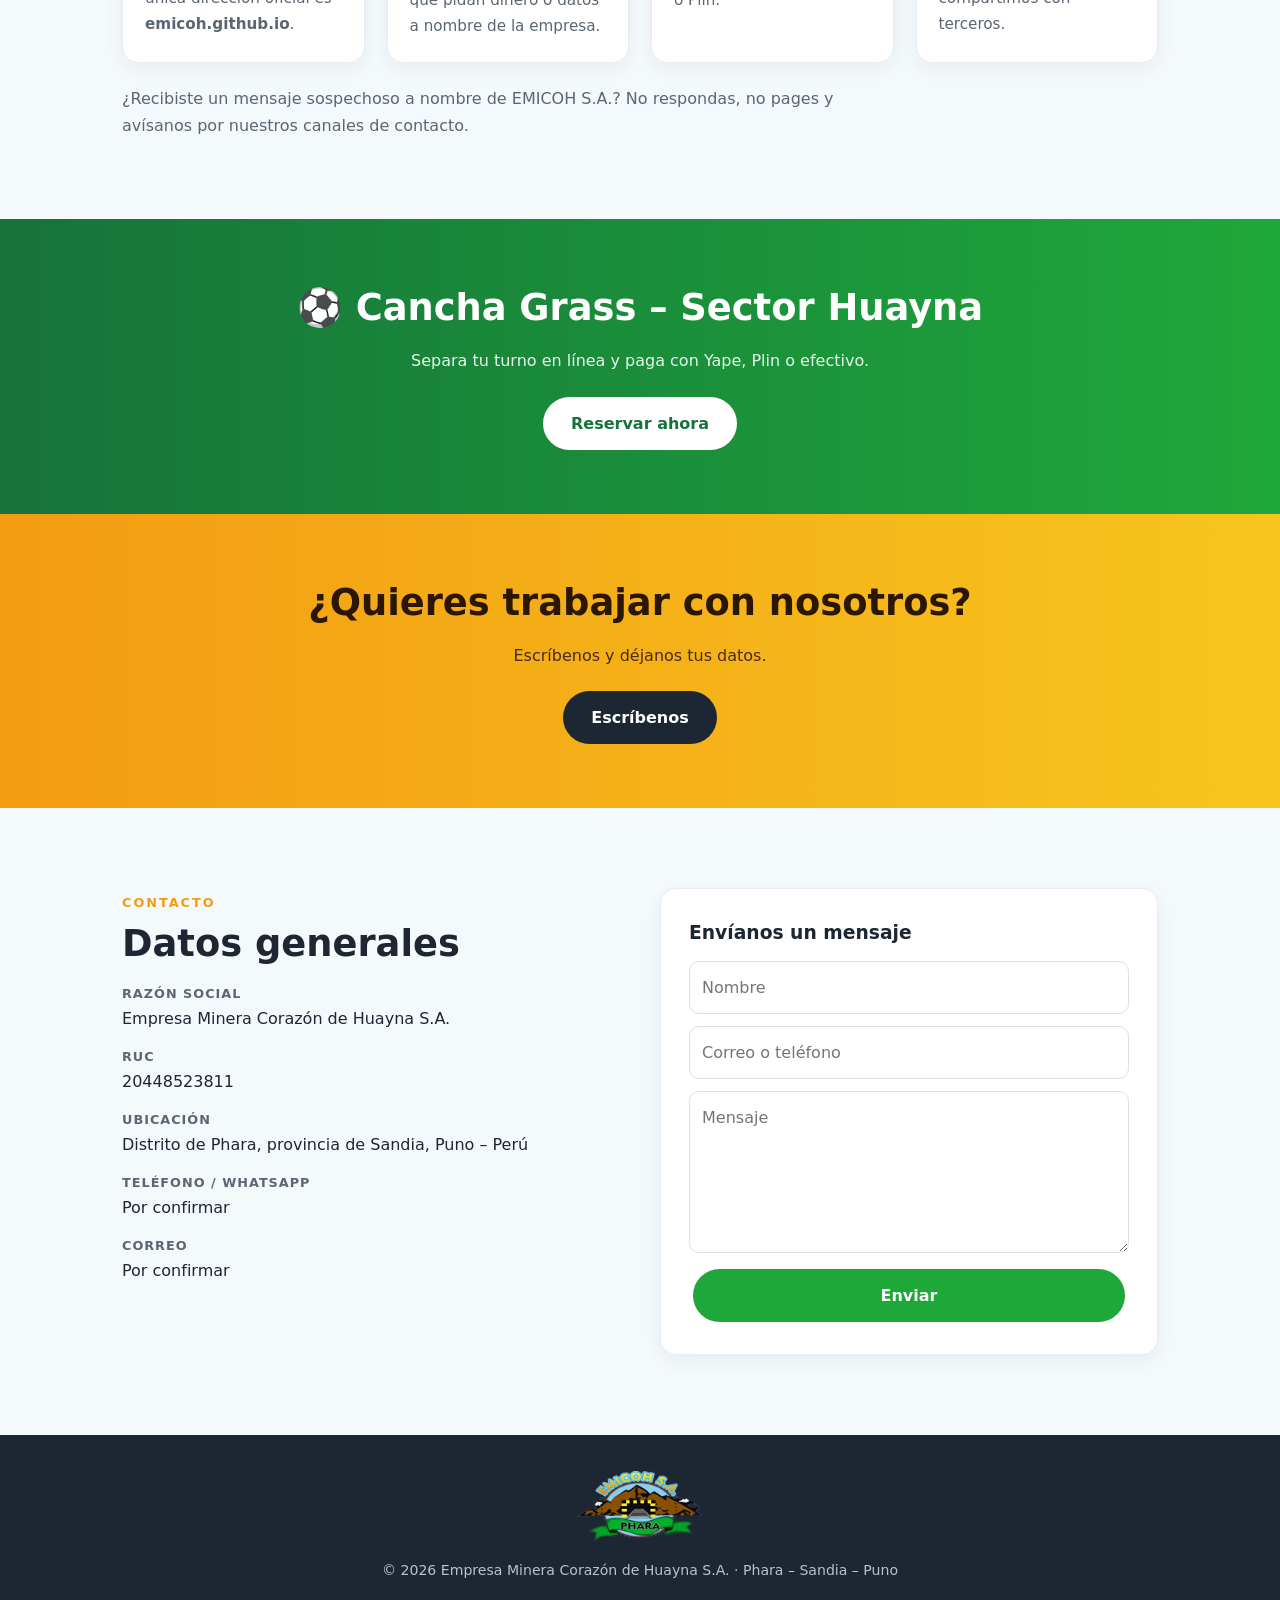
==== commit 8ceff420: "Ciberseguridad: recuperación de cuenta, sesión recordada, bitácora, CSP y SRI Co-Authored-By: Claude" ====
--- a/index.html
+++ b/index.html
@@ -5,6 +5,8 @@
 <meta name="viewport" content="width=device-width, initial-scale=1">
 <title>EMICOH S.A. | Empresa Minera Corazón de Huayna</title>
 <meta name="description" content="Empresa Minera Corazón de Huayna S.A. (EMICOH S.A.) – Phara, Sandia, Puno.">
+<meta http-equiv="Content-Security-Policy" content="default-src 'self'; script-src 'self'; style-src 'self' 'unsafe-inline'; img-src 'self' data:; font-src 'self'; connect-src 'self'; object-src 'none'; base-uri 'self'; form-action 'self'; frame-src 'none'; upgrade-insecure-requests">
+<meta name="referrer" content="strict-origin-when-cross-origin">
 <link rel="icon" href="img/favicon.png?v=2">
 <style>
 :root{--cielo:#2aa7e6;--cielo2:#bfe5f8;--naranja:#f39c12;--amarillo:#f7c51e;--verde:#1fa83a;--cafe:#7a4a1e;--tinta:#1c2733;--gris:#5b6672}
@@ -78,6 +80,7 @@
    <a href="#valores">Valores</a>
    <a href="#seguridad">Seguridad</a>
    <a href="#ambiente">Medio ambiente</a>
+   <a href="#ciberseguridad">Ciberseguridad</a>
    <a href="cancha/" style="color:var(--verde);font-weight:700">⚽ Reservar cancha</a>
    <a href="#contacto">Contacto</a>
   </nav>
@@ -163,6 +166,21 @@
  </div>
 </section>
 
+<section class="alt-bg" id="ciberseguridad">
+ <div class="wrap">
+  <span class="tag">Ciberseguridad</span>
+  <h2>Protegemos tu información y te ayudamos a evitar fraudes</h2>
+  <p class="lead">Así cuidamos nuestros servicios en línea y la información de las personas que se relacionan con nosotros, de acuerdo con la Ley N.° 29733 de Protección de Datos Personales.</p>
+  <div class="cards c4">
+   <div class="card"><div class="ic" style="background:#e3f4fc">🔒</div><h3>Sitio seguro</h3><p>Nuestra web funciona solo con conexión cifrada (HTTPS) y con protecciones contra ataques web. Nuestra única dirección oficial es <b>emicoh.github.io</b>.</p></div>
+   <div class="card"><div class="ic" style="background:#fff3dc">🎣</div><h3>Cuidado con el fraude</h3><p>EMICOH S.A. <b>no cobra</b> por ofertas de trabajo, entrevistas ni exámenes. Desconfía de mensajes que pidan dinero o datos a nombre de la empresa.</p></div>
+   <div class="card"><div class="ic" style="background:#e3f6e7">🔑</div><h3>Nunca pedimos contraseñas</h3><p>Nadie de la empresa te pedirá tus contraseñas, códigos de verificación ni datos de tu banco, Yape o Plin.</p></div>
+   <div class="card"><div class="ic" style="background:#fde8e8">🛡️</div><h3>Datos personales</h3><p>Usamos tus datos solo para el fin con el que nos los diste, con acceso restringido, y no los vendemos ni los compartimos con terceros.</p></div>
+  </div>
+  <p class="lead" style="margin-top:22px;font-size:1rem">¿Recibiste un mensaje sospechoso a nombre de EMICOH S.A.? No respondas, no pages y avísanos por nuestros canales de contacto.</p>
+ </div>
+</section>
+
 <section class="band" style="background:linear-gradient(90deg,#16733a,#1fa83a)">
  <div class="wrap">
   <h2 style="color:#fff">⚽ Cancha Grass – Sector Huayna</h2>
@@ -190,7 +208,7 @@
    <div class="row"><div><b>Teléfono / WhatsApp</b>Por confirmar</div></div>
    <div class="row"><div><b>Correo</b>Por confirmar</div></div>
   </div>
-  <form onsubmit="event.preventDefault();alert('Gracias por escribirnos. Este formulario estará activo pronto.')">
+  <form id="fContacto">
    <h3>Envíanos un mensaje</h3>
    <input placeholder="Nombre" required>
    <input placeholder="Correo o teléfono" required>
@@ -205,10 +223,6 @@
  <p>© 2026 Empresa Minera Corazón de Huayna S.A. · Phara – Sandia – Puno</p>
 </footer>
 
-<script>
-const n=document.getElementById('nav');
-document.getElementById('menu').onclick=()=>n.classList.toggle('open');
-n.querySelectorAll('a').forEach(a=>a.onclick=()=>n.classList.remove('open'));
-</script>
+<script src="sitio.js?v=1"></script>
 </body>
 </html>
